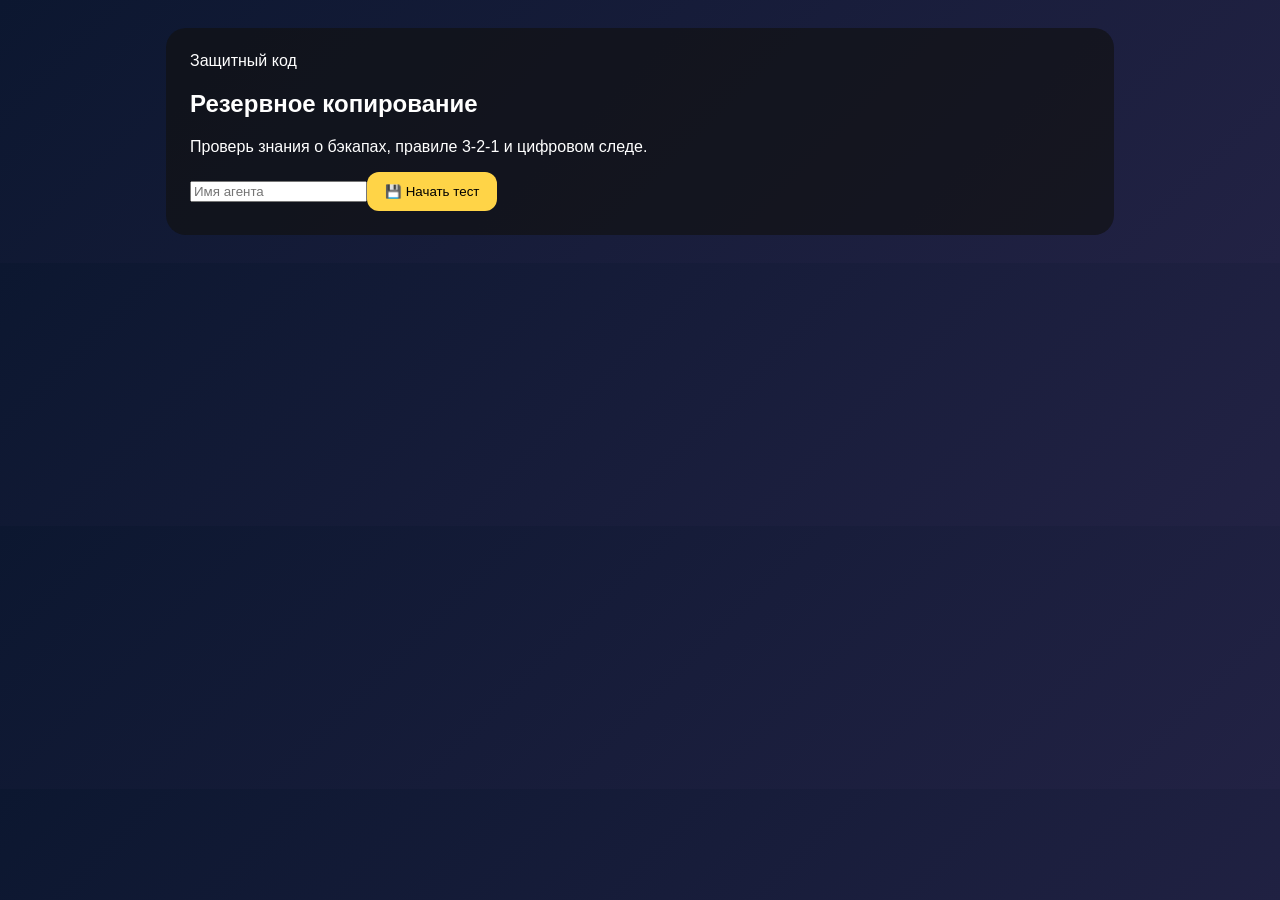
==== tests/7/index.html @ f0970393 "1" ====
<!DOCTYPE html><html lang="ru"><head><meta charset="UTF-8"><meta name="viewport" content="width=device-width,initial-scale=1"><title>Защитный код: Резервное копирование</title><link rel="stylesheet" href="test.css"></head><body><main class="app"><section id="startScreen" class="screen card active"><div class="badge">Защитный код</div><h1>Резервное копирование</h1><p class="lead">Проверь знания о бэкапах, правиле 3-2-1 и цифровом следе.</p><input id="studentName" placeholder="Имя агента"><button id="startBtn" class="btn primary">💾 Начать тест</button></section><section id="quizScreen" class="screen card"><div class="topline"><span id="progressText"></span><span id="scoreText"></span></div><div class="progress"><div id="progressBar"></div></div><h2 id="questionTitle"></h2><p id="questionText"></p><div id="answers"></div><div id="feedback" class="hidden"></div><button id="nextBtn" class="btn primary hidden">Дальше</button></section><section id="resultScreen" class="screen card"><h1 id="resultTitle"></h1><div id="finalScore"></div><p id="resultMessage"></p><button id="retryBtn" class="btn primary">🔁 Пройти ещё раз</button></section></main><script src="test.js"></script></body></html>
---- tests/7/test.css ----
body{font-family:Arial;background:linear-gradient(135deg,#0c1730,#224);color:#fff;padding:20px}.card{display:none;max-width:900px;margin:auto;background:#111a;border-radius:20px;padding:24px}.active{display:block}.btn{padding:12px 18px;border-radius:12px;border:0}.primary{background:#ffd447}.hidden{display:none}#answers button{display:block;width:100%;margin:8px 0;padding:12px}.correct{background:#284}.wrong{background:#822}.progress{height:10px;background:#333}.progress div{height:100%;background:#6cf;width:0}
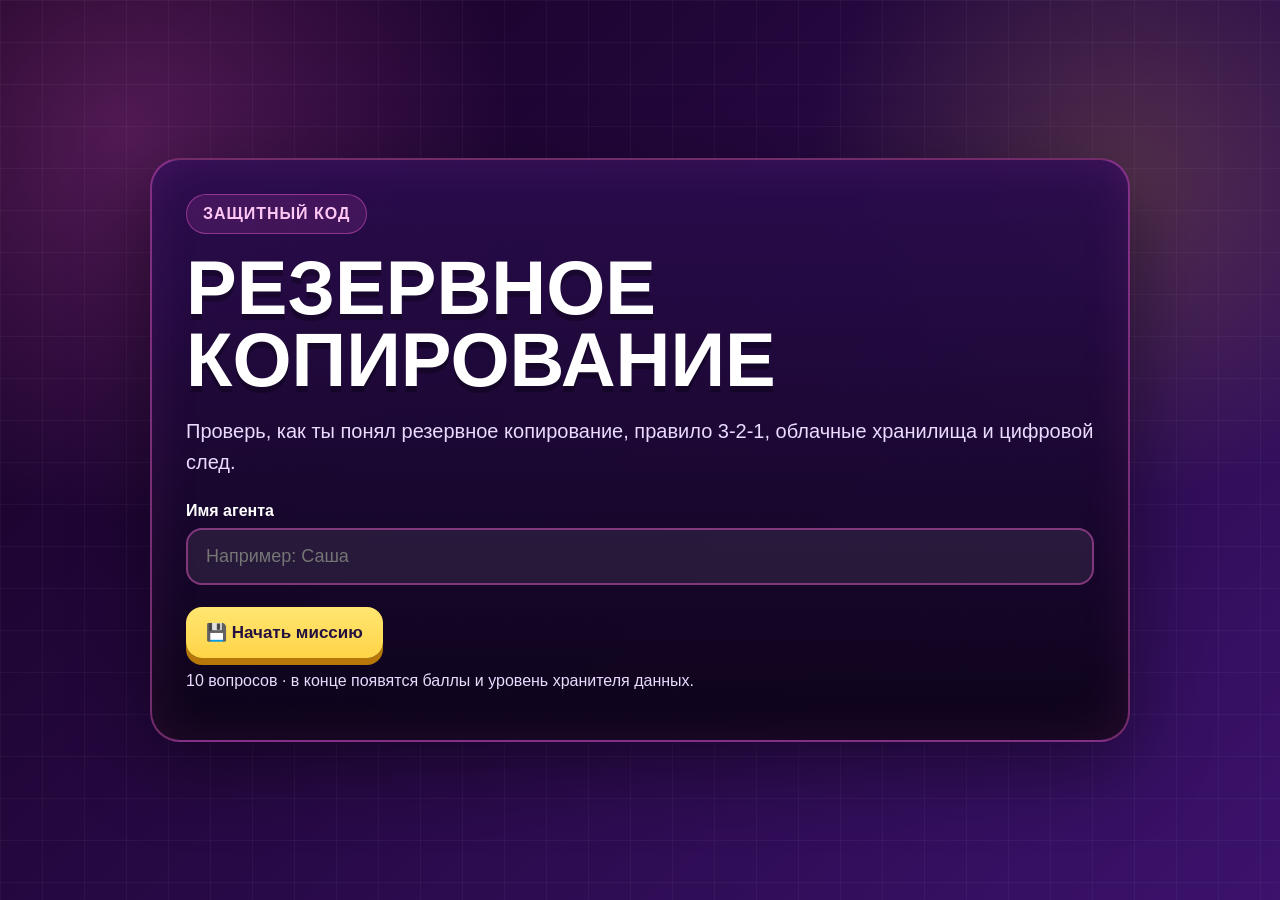
==== commit 9b79685b: "готово" ====
--- a/tests/7/index.html
+++ b/tests/7/index.html
@@ -1 +1,58 @@
-<!DOCTYPE html><html lang="ru"><head><meta charset="UTF-8"><meta name="viewport" content="width=device-width,initial-scale=1"><title>Защитный код: Резервное копирование</title><link rel="stylesheet" href="test.css"></head><body><main class="app"><section id="startScreen" class="screen card active"><div class="badge">Защитный код</div><h1>Резервное копирование</h1><p class="lead">Проверь знания о бэкапах, правиле 3-2-1 и цифровом следе.</p><input id="studentName" placeholder="Имя агента"><button id="startBtn" class="btn primary">💾 Начать тест</button></section><section id="quizScreen" class="screen card"><div class="topline"><span id="progressText"></span><span id="scoreText"></span></div><div class="progress"><div id="progressBar"></div></div><h2 id="questionTitle"></h2><p id="questionText"></p><div id="answers"></div><div id="feedback" class="hidden"></div><button id="nextBtn" class="btn primary hidden">Дальше</button></section><section id="resultScreen" class="screen card"><h1 id="resultTitle"></h1><div id="finalScore"></div><p id="resultMessage"></p><button id="retryBtn" class="btn primary">🔁 Пройти ещё раз</button></section></main><script src="test.js"></script></body></html>+<!DOCTYPE html>
+<html lang="ru">
+<head>
+  <meta charset="UTF-8" />
+  <meta name="viewport" content="width=device-width, initial-scale=1.0" />
+  <title>Тест · Резервное копирование</title>
+  <link rel="stylesheet" href="./test.css" />
+</head>
+<body>
+  <main class="app">
+    <section id="startScreen" class="screen card active">
+      <div class="badge">Защитный код</div>
+      <h1>Резервное копирование</h1>
+      <p class="lead">Проверь, как ты понял резервное копирование, правило 3-2-1, облачные хранилища и цифровой след.</p>
+
+      <label class="input-label" for="studentName">Имя агента</label>
+      <input id="studentName" type="text" placeholder="Например: Саша" />
+
+      <button id="startBtn" class="btn primary">💾 Начать миссию</button>
+      <p class="hint">10 вопросов · в конце появятся баллы и уровень хранителя данных.</p>
+    </section>
+
+    <section id="quizScreen" class="screen card">
+      <div class="topline">
+        <span id="progressText">Вопрос 1 / 10</span>
+        <span id="scoreText">0 баллов</span>
+      </div>
+      <div class="progress"><div id="progressBar"></div></div>
+
+      <h2 id="questionTitle"></h2>
+      <p id="questionText" class="question-text"></p>
+      <div id="answers" class="answers"></div>
+      <div id="feedback" class="feedback hidden"></div>
+
+      <div class="actions">
+        <button id="nextBtn" class="btn primary hidden">Дальше ➜</button>
+      </div>
+    </section>
+
+    <section id="resultScreen" class="screen card">
+      <div class="badge">Миссия завершена</div>
+      <h1 id="resultTitle">Результат</h1>
+      <div id="finalScore" class="final-score"></div>
+      <p id="resultMessage" class="lead"></p>
+
+      <div class="result-box">
+        <h3>Что можно сделать дальше?</h3>
+        <button id="retryBtn" class="btn primary">🔁 Пройти ещё раз</button>
+        <button id="copyBtn" class="btn secondary">📋 Скопировать результат</button>
+        <a class="btn secondary" href="../../">🏠 Вернуться к урокам</a>
+      </div>
+      <div id="copyStatus" class="hint"></div>
+    </section>
+  </main>
+
+  <script src="./test.js"></script>
+</body>
+</html>
--- a/tests/7/test.css
+++ b/tests/7/test.css
@@ -1 +1,147 @@
-body{font-family:Arial;background:linear-gradient(135deg,#0c1730,#224);color:#fff;padding:20px}.card{display:none;max-width:900px;margin:auto;background:#111a;border-radius:20px;padding:24px}.active{display:block}.btn{padding:12px 18px;border-radius:12px;border:0}.primary{background:#ffd447}.hidden{display:none}#answers button{display:block;width:100%;margin:8px 0;padding:12px}.correct{background:#284}.wrong{background:#822}.progress{height:10px;background:#333}.progress div{height:100%;background:#6cf;width:0}+:root{
+  --bg1:#14001f;
+  --bg2:#3b126c;
+  --purple:#8a3ffc;
+  --pink:#ff63d8;
+  --green:#67ff98;
+  --red:#ff4d5e;
+  --yellow:#ffd447;
+  --white:#fff;
+  --muted:#eadbff;
+  --border:rgba(255,99,216,.42);
+}
+*{box-sizing:border-box}
+body{
+  margin:0;
+  min-height:100vh;
+  font-family:Arial, Helvetica, sans-serif;
+  color:var(--white);
+  background:
+    radial-gradient(circle at 10% 15%, rgba(255,99,216,.25), transparent 28%),
+    radial-gradient(circle at 88% 20%, rgba(255,212,71,.18), transparent 24%),
+    linear-gradient(135deg,var(--bg1),var(--bg2));
+  display:grid;
+  place-items:center;
+  padding:24px;
+}
+body:before{
+  content:"";
+  position:fixed;
+  inset:0;
+  background-image:
+    linear-gradient(rgba(255,255,255,.04) 1px, transparent 1px),
+    linear-gradient(90deg, rgba(255,255,255,.04) 1px, transparent 1px);
+  background-size:42px 42px;
+  pointer-events:none;
+}
+.app{width:min(980px,100%); position:relative; z-index:1}
+.card{
+  display:none;
+  background:linear-gradient(180deg,rgba(42,12,78,.94),rgba(12,4,24,.96));
+  border:2px solid var(--border);
+  border-radius:30px;
+  padding:34px;
+  box-shadow:0 24px 80px rgba(0,0,0,.45), inset 0 0 50px rgba(255,99,216,.10);
+}
+.card.active{display:block}
+.badge{
+  display:inline-flex;
+  padding:10px 16px;
+  border-radius:999px;
+  background:rgba(255,99,216,.12);
+  border:1px solid var(--border);
+  color:#ffc8f4;
+  font-weight:900;
+  text-transform:uppercase;
+  letter-spacing:.06em;
+}
+h1{
+  margin:18px 0 10px;
+  font-size:clamp(42px,7vw,76px);
+  line-height:.95;
+  text-transform:uppercase;
+  text-shadow:0 6px 0 rgba(0,0,0,.28);
+}
+h2{font-size:clamp(28px,5vw,46px); margin:22px 0 12px}
+.lead,.question-text{font-size:20px; line-height:1.55; color:var(--muted)}
+.input-label{display:block; margin-top:24px; margin-bottom:8px; font-weight:900}
+input{
+  width:100%;
+  padding:16px 18px;
+  border-radius:16px;
+  border:2px solid var(--border);
+  background:rgba(255,255,255,.08);
+  color:#fff;
+  font-size:18px;
+  outline:none;
+}
+input:focus{border-color:var(--yellow); box-shadow:0 0 0 4px rgba(255,212,71,.13)}
+.btn{
+  border:0;
+  cursor:pointer;
+  display:inline-flex;
+  align-items:center;
+  justify-content:center;
+  gap:8px;
+  text-decoration:none;
+  padding:15px 20px;
+  border-radius:16px;
+  font-size:17px;
+  font-weight:900;
+  transition:.18s ease;
+}
+.btn:hover{transform:translateY(-2px)}
+.primary{background:linear-gradient(180deg,#ffe671,var(--yellow)); color:#24113f; box-shadow:0 7px 0 #b77809}
+.secondary{background:rgba(255,255,255,.08); color:#fff; border:2px solid var(--border)}
+#startBtn{margin-top:22px}
+.hint{color:var(--muted); margin-top:14px}
+.topline{display:flex; justify-content:space-between; gap:12px; font-weight:900; color:#ffc8f4}
+.progress{height:12px; background:rgba(255,255,255,.08); border-radius:999px; overflow:hidden; margin-top:12px}
+#progressBar{height:100%; width:0; background:linear-gradient(90deg,var(--pink),var(--yellow)); transition:.3s ease}
+.answers{display:grid; gap:12px; margin-top:24px}
+.answer{
+  width:100%;
+  text-align:left;
+  padding:18px;
+  border-radius:18px;
+  border:2px solid var(--border);
+  background:rgba(255,255,255,.07);
+  color:#fff;
+  font-size:18px;
+  cursor:pointer;
+}
+.answer:hover{background:rgba(255,99,216,.14)}
+.answer.correct{border-color:var(--green); background:rgba(103,255,152,.13)}
+.answer.wrong{border-color:var(--red); background:rgba(255,77,94,.13)}
+.answer.disabled{pointer-events:none}
+.feedback{
+  margin-top:18px;
+  padding:18px;
+  border-radius:18px;
+  border:2px solid var(--border);
+  background:rgba(255,255,255,.08);
+  font-size:18px;
+  line-height:1.5;
+}
+.hidden{display:none!important}
+.actions{display:flex; justify-content:flex-end; margin-top:20px}
+.final-score{
+  margin:20px 0;
+  font-size:clamp(44px,8vw,86px);
+  font-weight:900;
+  color:var(--yellow);
+}
+.result-box{
+  margin-top:24px;
+  padding:22px;
+  border-radius:22px;
+  border:2px solid var(--border);
+  background:rgba(255,255,255,.06);
+}
+.result-box h3{margin-top:0}
+.result-box .btn{margin:6px 8px 6px 0}
+@media(max-width:640px){
+  body{padding:14px}
+  .card{padding:22px}
+  .topline{flex-direction:column}
+}
